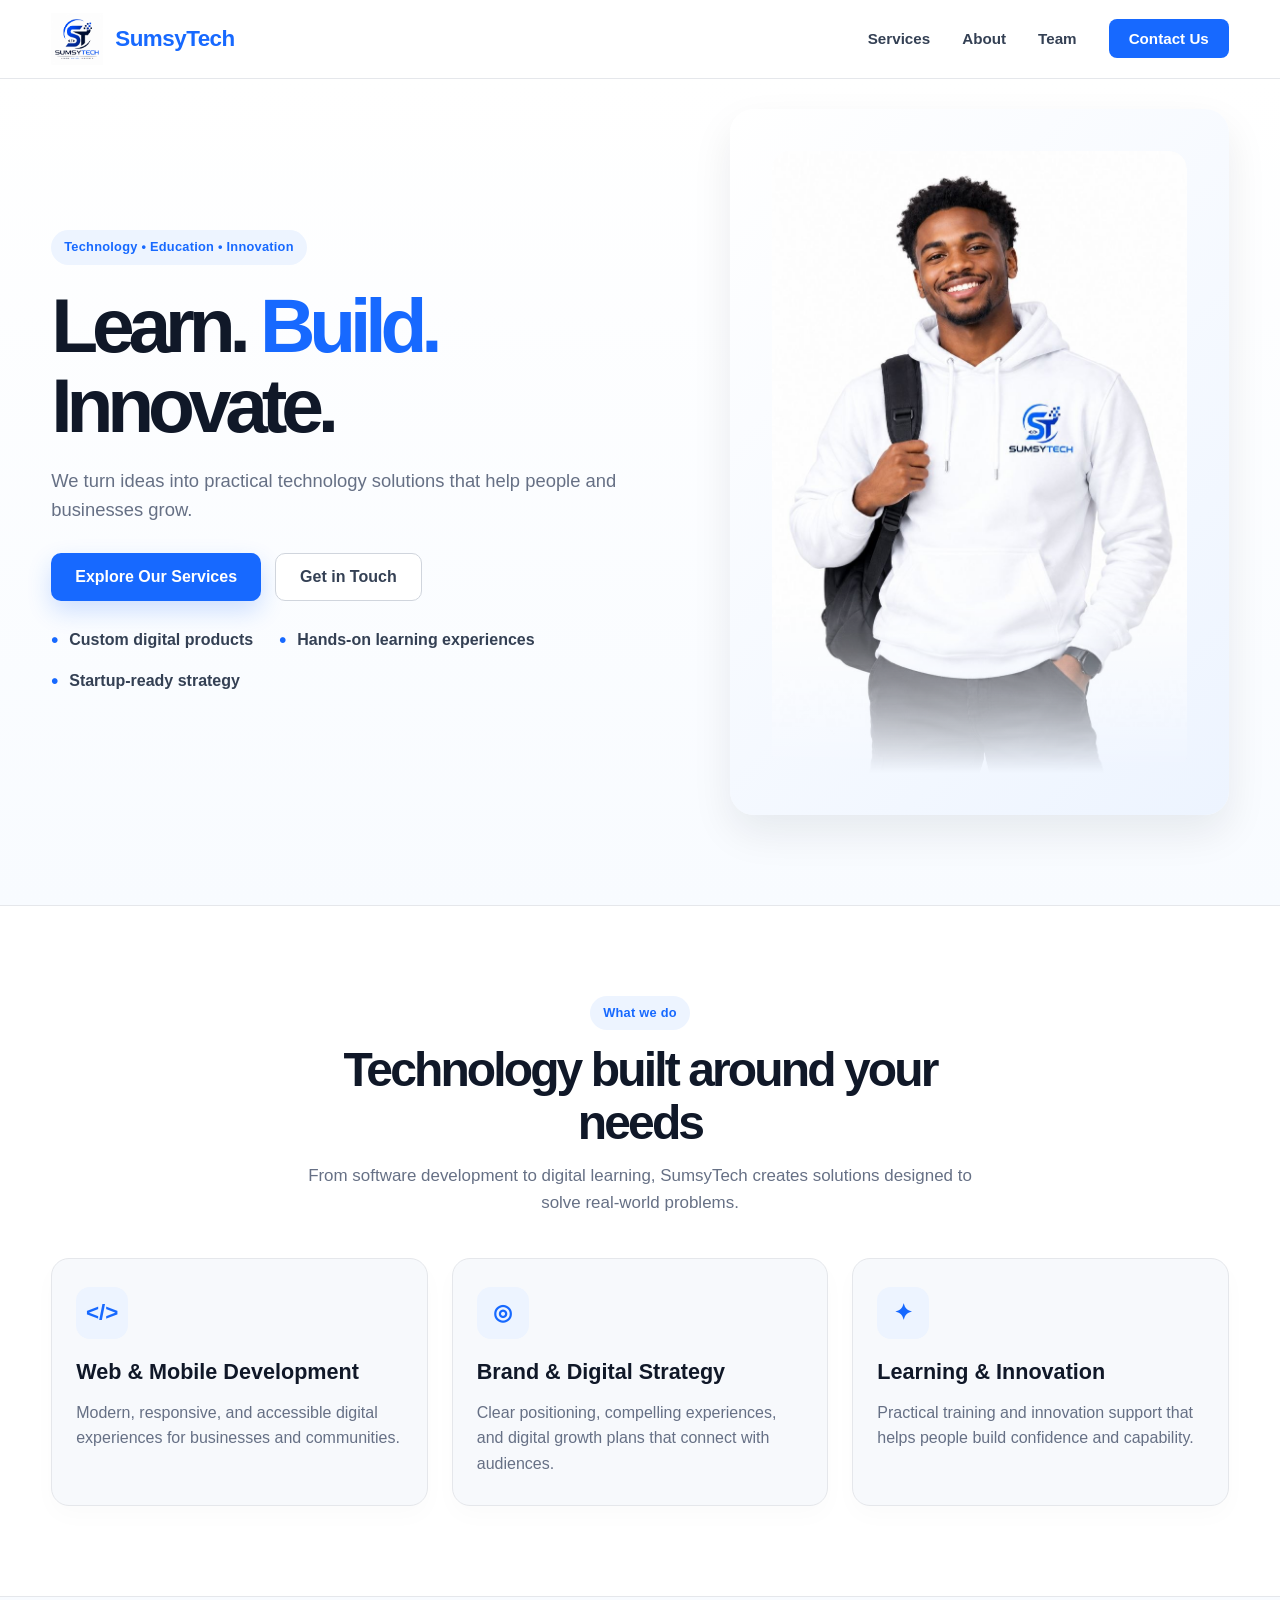
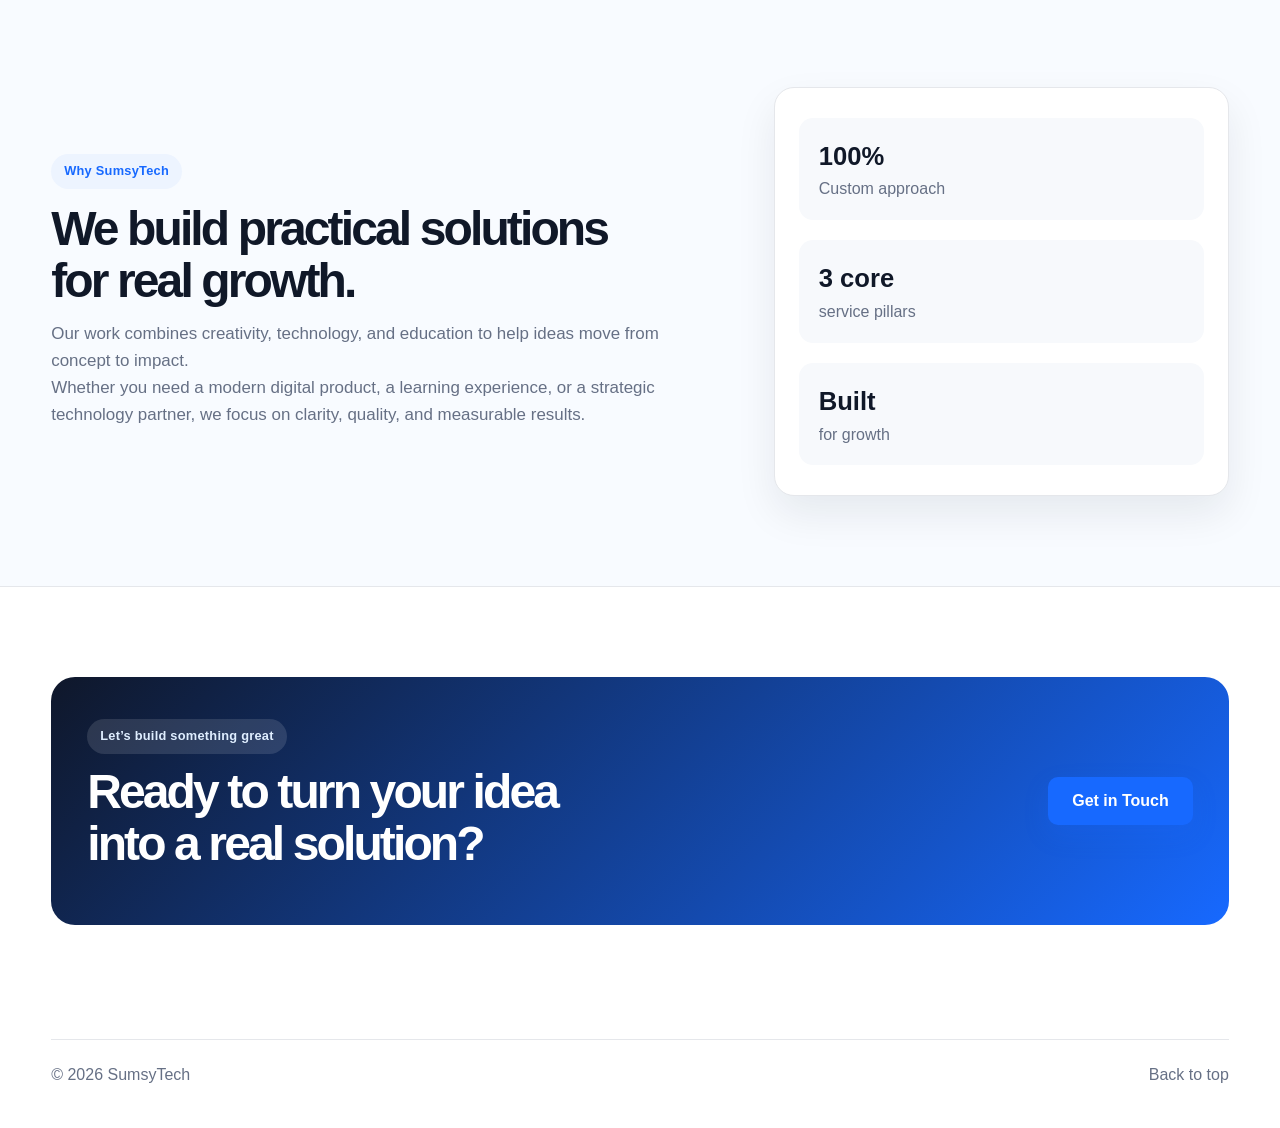
==== hero/index.html @ 4ef964a2 "first commit" ====
<!DOCTYPE html>
<html lang="en">
<head>
    <meta charset="UTF-8">
    <meta name="viewport" content="width=device-width, initial-scale=1.0">
    <title>SumsyTech | Learn. Build. Innovate.</title>
    <meta name="description" content="SumsyTech helps people and businesses grow through technology, education, and innovation.">
    <link rel="stylesheet" href="../index.css">
</head>
<body>
    <header>
        <div class="nav-container">
            <a href="./index.html" class="logo" aria-label="SumsyTech home">
                <img src="./sumsytech.jpg" alt="SumsyTech logo">
                <span>SumsyTech</span>
            </a>

            <nav aria-label="Main navigation" class="desktop-nav">
                <ul>
                    <li><a href="../services.html">Services</a></li>
                    <li><a href="../about.html">About</a></li>
                    <li><a href="../team.html">Team</a></li>
                    <li><a href="../contact.html" class="nav-button">Contact Us</a></li>
                </ul>
            </nav>

            <button class="mobile-menu-toggle" aria-label="Open menu" aria-expanded="false" aria-controls="mobileSidebar">
                <span></span>
                <span></span>
                <span></span>
            </button>
        </div>

        <div class="mobile-sidebar-overlay" aria-hidden="true"></div>

        <aside class="mobile-sidebar" id="mobileSidebar" aria-label="Mobile navigation" aria-hidden="true">
            <div class="mobile-sidebar-header">
                <a href="./index.html" class="logo" aria-label="SumsyTech home">
                    <img src="./sumsytech.jpg" alt="SumsyTech logo">
                    <span>SumsyTech</span>
                </a>
                <button class="mobile-menu-close" aria-label="Close menu">×</button>
            </div>

            <nav aria-label="Mobile navigation links" class="mobile-nav">
                <ul>
                    <li><a href="../services.html">Services</a></li>
                    <li><a href="../about.html">About</a></li>
                    <li><a href="../team.html">Team</a></li>
                    <li><a href="../contact.html">Contact Us</a></li>
                </ul>
            </nav>
        </aside>
    </header>

    <main>
        <section class="hero" id="top">
            <div class="hero-container">
                <div class="hero-content">
                    <span class="eyebrow">Technology • Education • Innovation</span>
                    <h1>Learn. <span>Build.</span> Innovate.</h1>
                    <p>We turn ideas into practical technology solutions that help people and businesses grow.</p>

                    <div class="hero-buttons">
                        <a href="../services.html" class="btn btn-primary">Explore Our Services</a>
                        <a href="../contact.html" class="btn btn-secondary">Get in Touch</a>
                    </div>

                    <ul class="hero-points" aria-label="SumsyTech strengths">
                        <li>Custom digital products</li>
                        <li>Hands-on learning experiences</li>
                        <li>Startup-ready strategy</li>
                    </ul>
                </div>

                <div class="hero-logo" aria-label="SumsyTech technology symbol illustration">
                    <img src="./sumsy-hero.jpg" alt="SumsyTech logo featuring the ST technology symbol">
                </div>
            </div>
        </section>

        <section class="services" id="services">
            <div class="container">
                <div class="section-heading">
                    <span class="kicker">What we do</span>
                    <h2>Technology built around your needs</h2>
                    <p>From software development to digital learning, SumsyTech creates solutions designed to solve real-world problems.</p>
                </div>

                <div class="service-grid">
                    <article class="service-card">
                        <div class="service-icon" aria-hidden="true">&lt;/&gt;</div>
                        <h3>Web &amp; Mobile Development</h3>
                        <p>Modern, responsive, and accessible digital experiences for businesses and communities.</p>
                    </article>

                    <article class="service-card">
                        <div class="service-icon" aria-hidden="true">◎</div>
                        <h3>Brand &amp; Digital Strategy</h3>
                        <p>Clear positioning, compelling experiences, and digital growth plans that connect with audiences.</p>
                    </article>

                    <article class="service-card">
                        <div class="service-icon" aria-hidden="true">✦</div>
                        <h3>Learning &amp; Innovation</h3>
                        <p>Practical training and innovation support that helps people build confidence and capability.</p>
                    </article>
                </div>
            </div>
        </section>

        <section class="about" id="about">
            <div class="container about-grid">
                <div class="about-copy">
                    <span class="kicker">Why SumsyTech</span>
                    <h2>We build practical solutions for real growth.</h2>
                    <p>Our work combines creativity, technology, and education to help ideas move from concept to impact.</p>
                    <p>Whether you need a modern digital product, a learning experience, or a strategic technology partner, we focus on clarity, quality, and measurable results.</p>
                </div>

                <div class="about-panel" aria-label="SumsyTech impact statistics">
                    <div>
                        <strong>100%</strong>
                        <span>Custom approach</span>
                    </div>
                    <div>
                        <strong>3 core</strong>
                        <span>service pillars</span>
                    </div>
                    <div>
                        <strong>Built</strong>
                        <span>for growth</span>
                    </div>
                </div>
            </div>
        </section>

        <section class="cta" id="contact">
            <div class="container cta-box">
                <div>
                    <span class="kicker">Let’s build something great</span>
                    <h2>Ready to turn your idea into a real solution?</h2>
                </div>
                <a href="mailto:sumsytech@gmail.com" class="btn btn-primary">Get in Touch</a>
            </div>
        </section>
    </main>

    <footer class="site-footer">
        <div class="container footer-content">
            <p>© 2026 SumsyTech</p>
            <a href="#top">Back to top</a>
        </div>
    </footer>

    <script>
        const menuToggle = document.querySelector('.mobile-menu-toggle');
        const mobileSidebar = document.querySelector('.mobile-sidebar');
        const overlay = document.querySelector('.mobile-sidebar-overlay');
        const closeButton = document.querySelector('.mobile-menu-close');

        function toggleSidebar() {
            const isOpen = mobileSidebar.classList.contains('open');
            mobileSidebar.classList.toggle('open', !isOpen);
            overlay.classList.toggle('active', !isOpen);
            menuToggle.setAttribute('aria-expanded', String(!isOpen));
            mobileSidebar.setAttribute('aria-hidden', String(isOpen));
        }

        if (menuToggle) {
            menuToggle.addEventListener('click', toggleSidebar);
        }

        if (closeButton) {
            closeButton.addEventListener('click', toggleSidebar);
        }

        if (overlay) {
            overlay.addEventListener('click', toggleSidebar);
        }

        document.querySelectorAll('.mobile-nav a').forEach(link => {
            link.addEventListener('click', () => {
                mobileSidebar.classList.remove('open');
                overlay.classList.remove('active');
                menuToggle.setAttribute('aria-expanded', 'false');
                mobileSidebar.setAttribute('aria-hidden', 'true');
            });
        });
    </script>
</body>
</html>
---- index.css ----
:root {
    --primary: #1769ff;
    --primary-dark: #0d55d9;
    --primary-soft: #edf4ff;
    --text: #101828;
    --muted: #667085;
    --border: #e5e7eb;
    --surface: #ffffff;
    --surface-alt: #f7f9fc;
    --shadow: 0 18px 40px rgba(16, 24, 40, 0.08);
}

* {
    box-sizing: border-box;
    margin: 0;
    padding: 0;
}

html {
    scroll-behavior: smooth;
}

body {
    font-family: Arial, Helvetica, sans-serif;
    background: #fff;
    color: var(--text);
    line-height: 1.6;
}

a {
    color: inherit;
    text-decoration: none;
}

img {
    max-width: 100%;
    display: block;
    height: auto;
}

a:focus-visible,
button:focus-visible {
    outline: 3px solid var(--primary);
    outline-offset: 4px;
}

.container {
    width: min(1180px, 92%);
    margin: 0 auto;
}

/* Header */
header {
    position: sticky;
    top: 0;
    z-index: 1000;
    background: rgba(255, 255, 255, 0.96);
    backdrop-filter: blur(10px);
    border-bottom: 1px solid var(--border);
}

.nav-container {
    width: min(1180px, 92%);
    margin: 0 auto;
    min-height: 78px;
    display: flex;
    align-items: center;
    justify-content: space-between;
    gap: 30px;
}

.logo {
    display: inline-flex;
    align-items: center;
    gap: 12px;
    font-size: 1.4rem;
    font-weight: 800;
    letter-spacing: -0.5px;
}

.logo img {
    width: 52px;
    height: 52px;
    object-fit: contain;
}

.logo span {
    color: var(--primary);
}

nav ul {
    display: flex;
    align-items: center;
    list-style: none;
    gap: 32px;
}

nav a {
    font-size: 0.95rem;
    font-weight: 600;
    color: #344054;
    transition: color 0.2s ease;
}

nav a:hover {
    color: var(--primary);
}

.nav-button {
    background: var(--primary);
    color: #fff !important;
    padding: 11px 20px;
    border-radius: 8px;
    transition: background 0.2s ease, transform 0.2s ease;
}

.nav-button:hover {
    background: var(--primary-dark);
    transform: translateY(-1px);
}

/* Hero */
.hero {
    background: linear-gradient(180deg, #fff 0%, #f8fbff 100%);
    padding: 30px 0 90px;
    border-bottom: 1px solid var(--border);
}

.hero-container {
    width: min(1180px, 92%);
    margin: 0 auto;
    display: grid;
    grid-template-columns: 1.1fr 0.9fr;
    align-items: center;
    gap: 70px;
}

.eyebrow,
.kicker {
    display: inline-block;
    background: var(--primary-soft);
    color: var(--primary);
    padding: 7px 13px;
    border-radius: 999px;
    font-size: 0.8rem;
    font-weight: 700;
    letter-spacing: 0.02em;
}

.hero-content .eyebrow {
    margin-bottom: 20px;
}

.hero h1 {
    font-size: clamp(2.5rem, 6vw, 4.8rem);
    line-height: 1.05;
    letter-spacing: -0.08em;
    color: var(--text);
    margin-bottom: 20px;
}

.hero h1 span {
    color: var(--primary);
}

.hero p {
    max-width: 640px;
    color: var(--muted);
    font-size: 1.15rem;
    margin-bottom: 28px;
}

.hero-buttons {
    display: flex;
    flex-wrap: wrap;
    gap: 14px;
    margin-bottom: 26px;
}

.btn {
    display: inline-flex;
    align-items: center;
    justify-content: center;
    min-height: 48px;
    padding: 0 24px;
    border-radius: 10px;
    font-weight: 700;
    transition: all 0.2s ease;
}

.btn-primary {
    background: var(--primary);
    color: #fff;
    box-shadow: 0 10px 24px rgba(23, 105, 255, 0.2);
}

.btn-primary:hover {
    background: var(--primary-dark);
    transform: translateY(-2px);
}

.btn-secondary {
    background: #fff;
    border: 1px solid #d0d5dd;
    color: #344054;
}

.btn-secondary:hover {
    border-color: var(--primary);
    color: var(--primary);
}

.hero-points {
    display: flex;
    flex-wrap: wrap;
    gap: 16px 26px;
    list-style: none;
    color: #344054;
    font-weight: 600;
}

.hero-points li {
    position: relative;
    padding-left: 18px;
}

.hero-points li::before {
    content: "•";
    position: absolute;
    left: 0;
    color: var(--primary);
    font-size: 1.25rem;
    line-height: 1;
    top: 0.18rem;
}

.hero-logo {
    display: flex;
    justify-content: center;
    align-items: center;
    background: linear-gradient(135deg, #ffffff 0%, #edf4ff 100%);
    border-radius: 24px;
    padding: 42px;
    box-shadow: var(--shadow);
    min-height: 420px;
}

.hero-logo img {
    width: min(100%, 560px);
    object-fit: contain;
    border-radius: 18px;
    -webkit-mask-image: linear-gradient(to bottom, black 70%, transparent 100%);
    mask-image: linear-gradient(to bottom, black 70%, transparent 100%);
}

/* Services */
.services,
.about,
.cta,
.services-page-grid,
.process-section {
    padding: 90px 0;
}

.services-page-hero,
.page-hero {
    background: linear-gradient(180deg, #ffffff 0%, #f5f9ff 100%);
    padding: 90px 0 60px;
    border-bottom: 1px solid var(--border);
}

.services-page-hero-inner,
.page-hero-inner,
.team-hero-layout {
    display: grid;
    grid-template-columns: 1.2fr 0.8fr;
    gap: 40px;
    align-items: center;
}

.services-page-hero h1,
.page-hero h1,
.team-copy h1 {
    font-size: clamp(2.6rem, 5vw, 4.4rem);
    line-height: 1.08;
    letter-spacing: -0.08em;
    margin: 18px 0 16px;
}

.services-page-hero p,
.page-hero p,
.team-copy p {
    max-width: 640px;
    color: var(--muted);
    font-size: 1.08rem;
}

.mini-panel {
    background: #fff;
    border: 1px solid var(--border);
    border-radius: 22px;
    box-shadow: var(--shadow);
    padding: 24px;
    display: grid;
    gap: 16px;
}

.mini-panel div {
    background: var(--surface-alt);
    border-radius: 14px;
    padding: 18px 20px;
}

.mini-panel strong {
    display: block;
    font-size: 1.3rem;
    margin-bottom: 4px;
}

.mini-panel span {
    color: var(--muted);
}

.section-heading {
    max-width: 700px;
    margin: 0 auto 42px;
    text-align: center;
}

.section-heading h2,
.about-copy h2,
.cta-box h2 {
    font-size: clamp(2rem, 4vw, 3rem);
    letter-spacing: -0.06em;
    line-height: 1.1;
    margin: 14px 0 12px;
}

.section-heading p,
.about-copy p {
    color: var(--muted);
    font-size: 1.06rem;
}

.service-grid {
    display: grid;
    grid-template-columns: repeat(3, minmax(0, 1fr));
    gap: 24px;
    margin-top: 30px;
}

.service-card {
    background: var(--surface-alt);
    border: 1px solid var(--border);
    border-radius: 18px;
    padding: 28px 24px;
    box-shadow: 0 10px 24px rgba(16, 24, 40, 0.02);
}

.service-icon {
    width: 52px;
    height: 52px;
    border-radius: 14px;
    display: grid;
    place-items: center;
    font-size: 1.4rem;
    font-weight: 700;
    background: var(--primary-soft);
    color: var(--primary);
    margin-bottom: 16px;
}

.service-card h3 {
    font-size: 1.35rem;
    margin-bottom: 10px;
}

.service-card p {
    color: var(--muted);
}

.service-detail-card ul {
    margin-top: 16px;
    padding-left: 18px;
    color: #344054;
    line-height: 2;
}

.service-detail-card li::marker {
    color: var(--primary);
}

.process-grid,
.value-grid,
.team-grid {
    display: grid;
    grid-template-columns: repeat(4, minmax(0, 1fr));
    gap: 22px;
    margin-top: 30px;
}

.value-grid {
    grid-template-columns: repeat(3, minmax(0, 1fr));
}

.team-grid {
    grid-template-columns: repeat(4, minmax(0, 1fr));
}

.process-card,
.value-card,
.story-panel,
.contact-card,
.contact-form-wrap,
.contact-aside .aside-box,
.team-card {
    background: #fff;
    border: 1px solid var(--border);
    border-radius: 18px;
    padding: 28px 22px;
    box-shadow: 0 12px 28px rgba(16, 24, 40, 0.04);
}

.process-card span {
    display: inline-flex;
    align-items: center;
    justify-content: center;
    width: 48px;
    height: 48px;
    border-radius: 12px;
    background: var(--primary-soft);
    color: var(--primary);
    font-weight: 800;
    margin-bottom: 18px;
}

.process-card h3,
.value-card h3,
.contact-card h3,
.contact-form-wrap h2,
.story-copy h2 {
    font-size: 1.4rem;
    margin-bottom: 10px;
}

.process-card p,
.value-card p,
.contact-card p,
.story-copy p,
.contact-aside li {
    color: var(--muted);
}

.story-section,
.contact-section {
    padding: 90px 0;
}

.story-grid,
.contact-grid {
    display: grid;
    grid-template-columns: 1.15fr 0.85fr;
    gap: 34px;
    align-items: center;
}

.story-panel {
    display: grid;
    gap: 16px;
}

.story-panel div {
    background: var(--surface-alt);
    padding: 18px 20px;
    border-radius: 14px;
}

.story-panel strong {
    display: block;
    margin-bottom: 6px;
}

.story-panel span {
    color: var(--muted);
}

.value-card {
    padding: 30px 22px;
}

.value-card .service-icon {
    width: 58px;
    height: 58px;
    border-radius: 16px;
    font-size: 1.1rem;
    margin-bottom: 18px;
}

.contact-card,
.contact-form-wrap,
.contact-aside .aside-box,
.team-card {
    display: grid;
    gap: 14px;
}

.contact-card a {
    color: var(--primary);
    font-weight: 600;
}

.contact-form {
    display: grid;
    gap: 18px;
    margin-top: 18px;
}

.form-row {
    display: grid;
    grid-template-columns: repeat(2, minmax(0, 1fr));
    gap: 18px;
}

.contact-form label {
    display: grid;
    gap: 8px;
    font-weight: 600;
    color: #344054;
}

.contact-form input,
.contact-form textarea {
    width: 100%;
    border: 1px solid var(--border);
    border-radius: 12px;
    padding: 14px 16px;
    font: inherit;
    color: var(--text);
    background: #fff;
}

.contact-form input:focus,
.contact-form textarea:focus {
    outline: 2px solid rgba(23, 105, 255, 0.2);
    border-color: var(--primary);
}

.contact-aside ul {
    list-style: none;
    display: grid;
    gap: 10px;
    padding-left: 0;
}

.contact-aside li {
    position: relative;
    padding-left: 18px;
}

.contact-aside li::before {
    content: "•";
    position: absolute;
    left: 0;
    color: var(--primary);
}

.team-section {
    padding: 90px 0;
}

.team-sidebar {
    display: grid;
    gap: 20px;
}

.team-illustration {
    background: linear-gradient(135deg, #ffffff 0%, #edf4ff 100%);
    border: 1px solid var(--border);
    border-radius: 26px;
    overflow: hidden;
    box-shadow: var(--shadow);
    min-height: 300px;
}

.team-illustration svg {
    width: 100%;
    height: 100%;
    display: block;
}

.team-card {
    justify-items: start;
}

.team-avatar {
    width: 68px;
    height: 68px;
    border-radius: 50%;
    display: grid;
    place-items: center;
    background: linear-gradient(135deg, var(--primary-soft) 0%, #dfeeff 100%);
    color: var(--primary);
    font-size: 1.6rem;
    font-weight: 800;
}

.team-card h3 {
    font-size: 1.35rem;
    margin: 0;
}

.team-card span {
    color: var(--primary);
    font-weight: 700;
    font-size: 0.92rem;
}

.team-card p {
    color: var(--muted);
}

/* About */
.about {
    background: #f8fbff;
    border-top: 1px solid var(--border);
    border-bottom: 1px solid var(--border);
}

.about-grid {
    display: grid;
    grid-template-columns: 1.2fr 0.8fr;
    gap: 40px;
    align-items: center;
}

.about-copy {
    max-width: 620px;
}

.about-panel {
    background: #fff;
    border: 1px solid var(--border);
    border-radius: 20px;
    padding: 30px 24px;
    box-shadow: var(--shadow);
    display: grid;
    gap: 20px;
}

.about-panel div {
    padding: 18px 20px;
    border-radius: 14px;
    background: var(--surface-alt);
}

.about-panel strong {
    display: block;
    font-size: 1.6rem;
    color: var(--text);
}

.about-panel span {
    color: var(--muted);
}

/* CTA */
.cta-box {
    background: linear-gradient(135deg, #0f172a 0%, #1769ff 100%);
    color: #fff;
    border-radius: 24px;
    padding: 42px 36px;
    display: flex;
    align-items: center;
    justify-content: space-between;
    gap: 24px;
}

.cta-box .kicker {
    color: #dfeeff;
    background: rgba(255, 255, 255, 0.12);
}

.cta-box h2 {
    max-width: 520px;
    margin-top: 12px;
}

.submit-loading {
    display: none;
    align-items: center;
    justify-content: center;
    gap: 12px;
    margin-top: 18px;
    padding: 14px 18px;
    border: 1px solid var(--border);
    background: var(--primary-soft);
    border-radius: 12px;
    color: var(--primary);
    font-weight: 700;
}

.submit-loading.active {
    display: flex;
}

.spinner {
    width: 18px;
    height: 18px;
    border: 3px solid rgba(23, 105, 255, 0.2);
    border-top-color: var(--primary);
    border-radius: 50%;
    animation: spin 0.8s linear infinite;
}

@keyframes spin {
    to {
        transform: rotate(360deg);
    }
}

.site-footer {
    padding: 24px 0 40px;
    background: #fff;
}

.thank-you-main {
    padding: 90px 0;
    background: linear-gradient(180deg, #ffffff 0%, #f5f9ff 100%);
}

.thank-you-box {
    width: min(760px, 92%);
    margin: 0 auto;
    background: #fff;
    border: 1px solid var(--border);
    border-radius: 26px;
    box-shadow: var(--shadow);
    padding: 48px 28px;
    text-align: center;
}

.thank-you-box .kicker {
    margin-bottom: 16px;
}

.thank-you-box h1 {
    font-size: clamp(2.3rem, 5vw, 4rem);
    letter-spacing: -0.07em;
    line-height: 1.08;
    margin-bottom: 18px;
}

.thank-you-box p {
    color: var(--muted);
    font-size: 1.08rem;
    margin-bottom: 28px;
}

.thank-you-box .btn {
    margin: 0 auto;
}

.footer-content {
    display: flex;
    align-items: center;
    justify-content: space-between;
    gap: 20px;
    color: var(--muted);
    border-top: 1px solid var(--border);
    padding-top: 22px;
}

@media (max-width: 850px) {
    .hero-container,
    .about-grid,
    .service-grid,
    .services-page-hero-inner,
    .page-hero-inner,
    .team-hero-layout,
    .story-grid,
    .contact-grid,
    .process-grid,
    .value-grid,
    .team-grid {
        grid-template-columns: 1fr;
    }

    .hero {
        padding-top: 28px;
    }

    .hero-logo {
        order: -1;
        min-height: 280px;
    }

    .cta-box {
        flex-direction: column;
        align-items: flex-start;
    }

    .process-grid,
    .value-grid,
    .team-grid {
        gap: 18px;
    }

    .form-row {
        grid-template-columns: 1fr;
    }
}

@media (max-width: 600px) {
    .nav-container {
        min-height: 70px;
        position: relative;
    }

    .desktop-nav {
        display: none;
    }

    .mobile-menu-toggle {
        display: flex;
        flex-direction: column;
        justify-content: center;
        align-items: center;
        gap: 5px;
        width: 44px;
        height: 44px;
        border: 1px solid var(--border);
        border-radius: 12px;
        background: #fff;
        cursor: pointer;
        padding: 0;
    }

    .mobile-menu-toggle span {
        display: block;
        width: 20px;
        height: 2px;
        background: var(--text);
        border-radius: 2px;
    }

    .mobile-sidebar-overlay {
        position: fixed;
        inset: 0;
        background: rgba(16, 24, 40, 0.45);
        opacity: 0;
        pointer-events: none;
        transition: opacity 0.2s ease;
        z-index: 1200;
    }

    .mobile-sidebar-overlay.active {
        opacity: 1;
        pointer-events: auto;
    }

    .mobile-sidebar {
        position: fixed;
        top: 0;
        right: 0;
        width: min(80vw, 320px);
        height: 100vh;
        background: #fff;
        box-shadow: -18px 0 40px rgba(16, 24, 40, 0.15);
        transform: translateX(105%);
        transition: transform 0.25s ease;
        z-index: 1300;
        padding: 20px 18px;
        display: flex;
        flex-direction: column;
    }

    .mobile-sidebar.open {
        transform: translateX(0);
    }

    .mobile-sidebar-header {
        display: flex;
        align-items: center;
        justify-content: space-between;
        gap: 12px;
        margin-bottom: 20px;
        padding-bottom: 12px;
        border-bottom: 1px solid var(--border);
    }

    .mobile-menu-close {
        width: 38px;
        height: 38px;
        border: none;
        border-radius: 10px;
        background: var(--primary-soft);
        color: var(--primary);
        font-size: 1.7rem;
        line-height: 1;
        cursor: pointer;
    }

    .mobile-nav ul {
        list-style: none;
        display: grid;
        gap: 10px;
    }

    .mobile-nav a {
        display: block;
        padding: 14px 12px;
        border-radius: 10px;
        color: var(--text);
        background: var(--surface-alt);
        font-weight: 600;
    }

    .hero h1 {
        letter-spacing: -0.05em;
    }

    .hero-points {
        flex-direction: column;
        gap: 10px;
    }

    .footer-content {
        flex-direction: column;
        align-items: flex-start;
    }
}

@media (min-width: 601px) {
    .mobile-menu-toggle,
    .mobile-sidebar,
    .mobile-sidebar-overlay {
        display: none !important;
    }
}



@media (prefers-reduced-motion: reduce){
    *,
    *::before,
    *::after{
        scroll-behavior: auto;
        transition: none;
    }
}
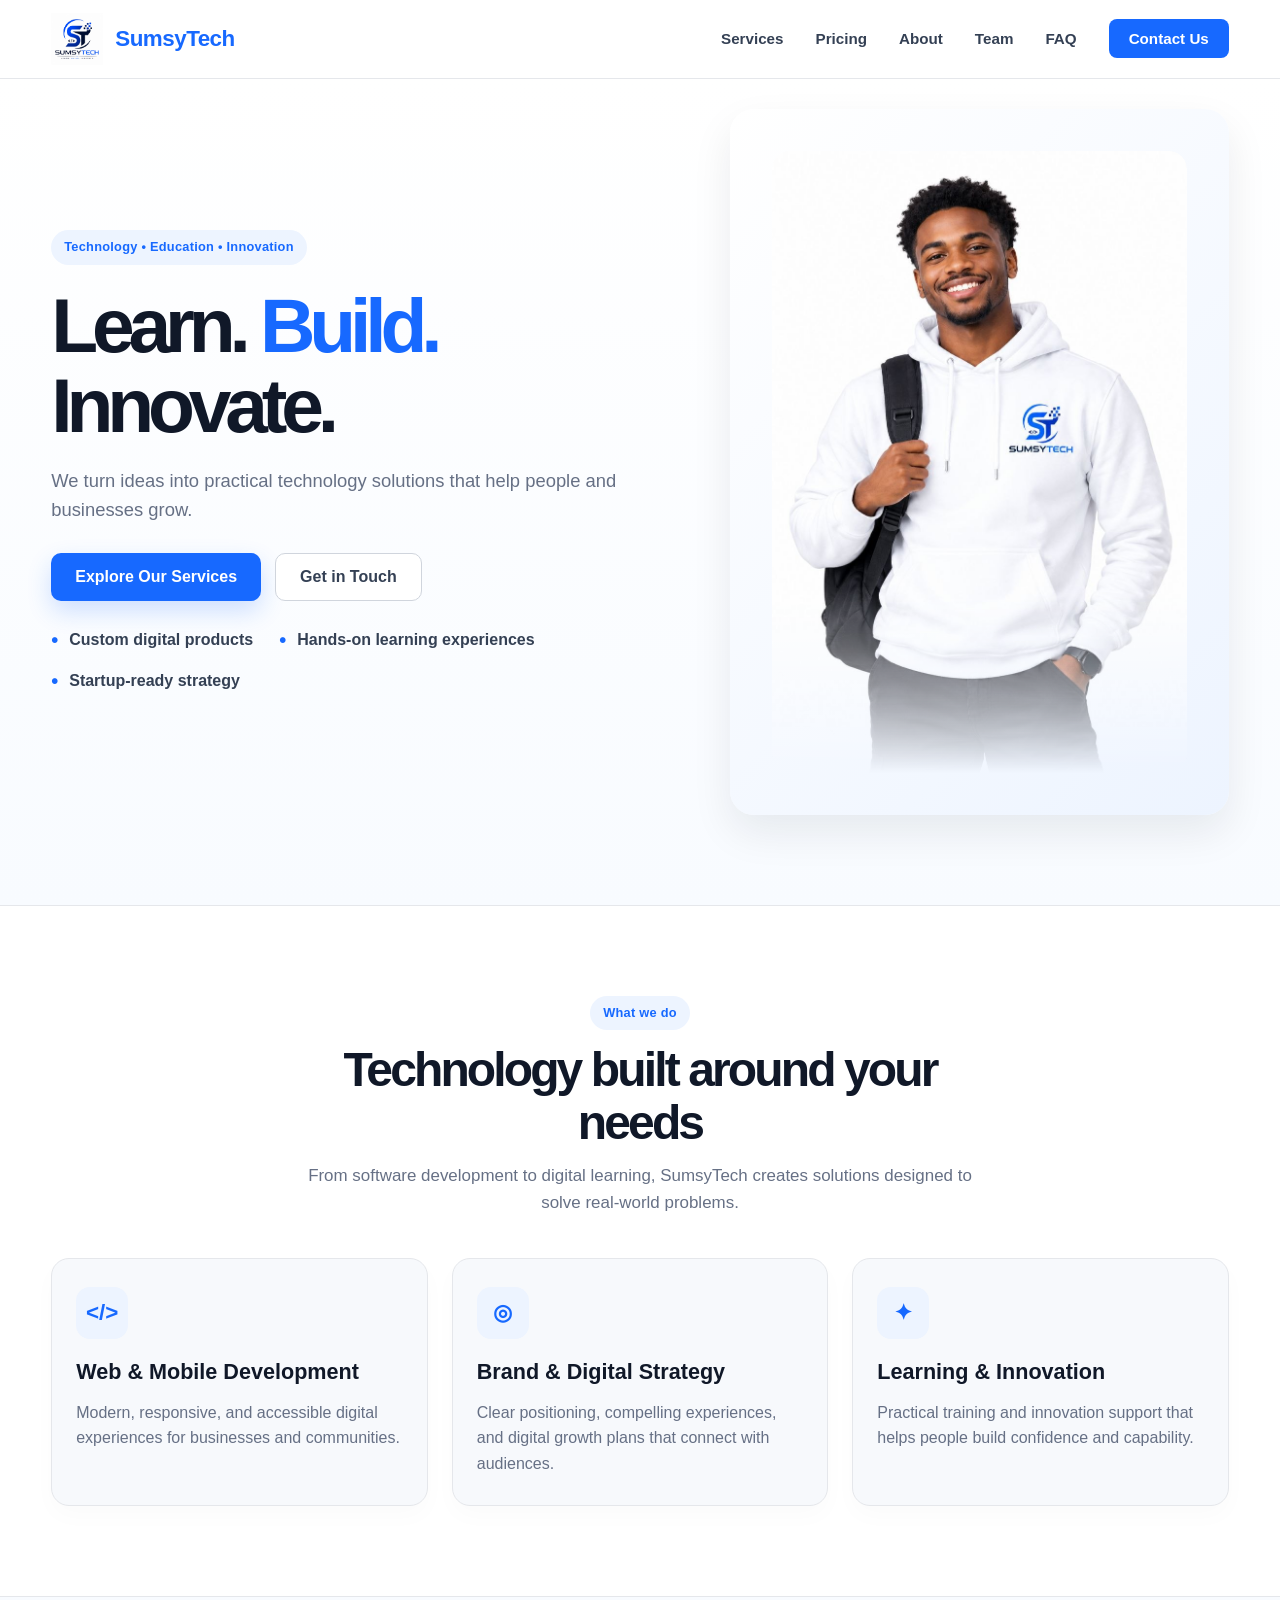
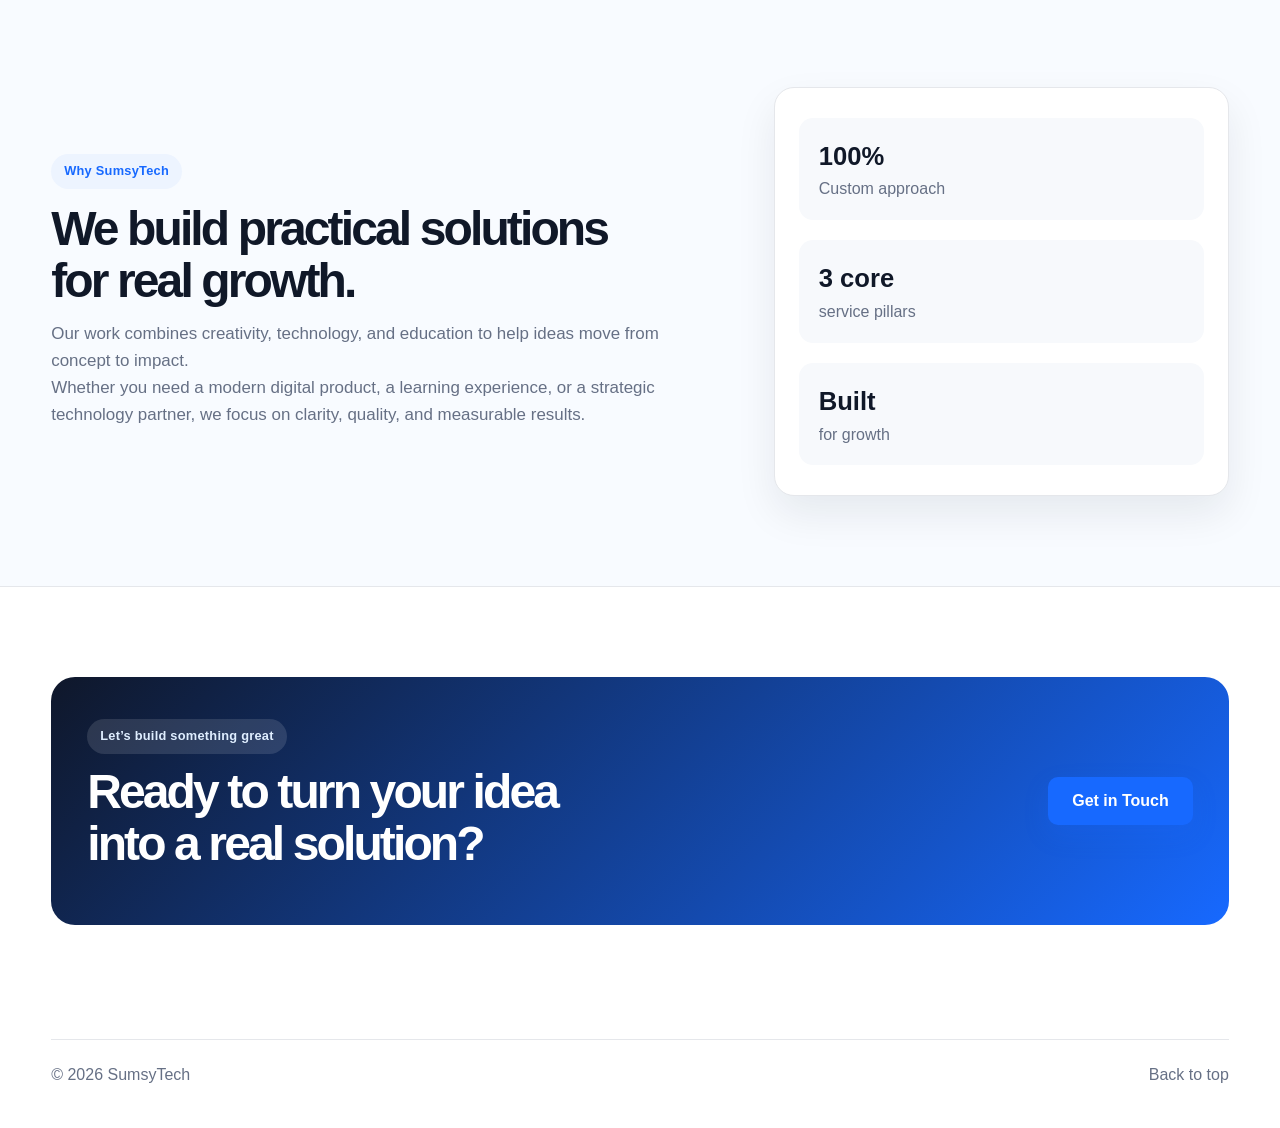
==== commit 4a56c727: "third commit" ====
--- a/hero/index.html
+++ b/hero/index.html
@@ -18,8 +18,10 @@
             <nav aria-label="Main navigation" class="desktop-nav">
                 <ul>
                     <li><a href="../services.html">Services</a></li>
+                    <li><a href="../pricing.html">Pricing</a></li>
                     <li><a href="../about.html">About</a></li>
                     <li><a href="../team.html">Team</a></li>
+                          <li><a href="../faq.html">FAQ</a></li>
                     <li><a href="../contact.html" class="nav-button">Contact Us</a></li>
                 </ul>
             </nav>
@@ -45,8 +47,10 @@
             <nav aria-label="Mobile navigation links" class="mobile-nav">
                 <ul>
                     <li><a href="../services.html">Services</a></li>
+                    <li><a href="../pricing.html">Pricing</a></li>
                     <li><a href="../about.html">About</a></li>
                     <li><a href="../team.html">Team</a></li>
+                          <li><a href="../faq.html">FAQ</a></li>
                     <li><a href="../contact.html">Contact Us</a></li>
                 </ul>
             </nav>
--- a/index.css
+++ b/index.css
@@ -258,7 +258,8 @@
 .about,
 .cta,
 .services-page-grid,
-.process-section {
+.process-section,
+.faq-section {
     padding: 90px 0;
 }
 
@@ -340,6 +341,169 @@
 .about-copy p {
     color: var(--muted);
     font-size: 1.06rem;
+}
+
+.faq-layout {
+    display: grid;
+    grid-template-columns: 0.75fr 1.25fr;
+    gap: 56px;
+    align-items: start;
+}
+
+.faq-heading {
+    position: sticky;
+    top: 110px;
+    margin: 0;
+    text-align: left;
+}
+
+.faq-list {
+    display: grid;
+    gap: 14px;
+}
+
+.faq-list details {
+    background: var(--surface-alt);
+    border: 1px solid var(--border);
+    border-radius: 14px;
+    padding: 0 22px;
+}
+
+.faq-list summary {
+    cursor: pointer;
+    list-style: none;
+    padding: 20px 28px 20px 0;
+    font-size: 1.05rem;
+    font-weight: 700;
+    position: relative;
+}
+
+.faq-list summary::-webkit-details-marker {
+    display: none;
+}
+
+.faq-list summary::after {
+    content: "+";
+    position: absolute;
+    right: 0;
+    color: var(--primary);
+    font-size: 1.4rem;
+    font-weight: 400;
+    line-height: 1;
+}
+
+.faq-list details[open] summary::after {
+    content: "-";
+}
+
+.faq-list details p {
+    color: var(--muted);
+    padding: 0 0 20px;
+    max-width: 680px;
+}
+
+.pricing-section {
+    padding: 90px 0;
+    background: var(--surface-alt);
+}
+
+.pricing-grid {
+    display: grid;
+    grid-template-columns: repeat(3, minmax(0, 1fr));
+    gap: 22px;
+    align-items: stretch;
+}
+
+.pricing-card {
+    position: relative;
+    display: flex;
+    flex-direction: column;
+    background: #fff;
+    border: 1px solid var(--border);
+    border-radius: 18px;
+    padding: 30px 26px;
+    box-shadow: 0 10px 24px rgba(16, 24, 40, 0.04);
+}
+
+.pricing-card-featured {
+    border: 2px solid var(--primary);
+    box-shadow: 0 18px 36px rgba(23, 105, 255, 0.14);
+}
+
+.pricing-badge {
+    position: absolute;
+    top: -14px;
+    right: 20px;
+    background: var(--primary);
+    color: #fff;
+    padding: 5px 12px;
+    border-radius: 999px;
+    font-size: 0.75rem;
+    font-weight: 700;
+}
+
+.pricing-label {
+    color: var(--primary);
+    font-size: 0.8rem;
+    font-weight: 700;
+    text-transform: uppercase;
+    letter-spacing: 0.04em;
+}
+
+.pricing-card h3 {
+    font-size: 1.8rem;
+    margin: 10px 0 8px;
+}
+
+.pricing-description {
+    color: var(--muted);
+    min-height: 52px;
+}
+
+.pricing-amount {
+    font-size: 2rem;
+    font-weight: 800;
+    margin: 24px 0 20px;
+}
+
+.pricing-amount span {
+    display: block;
+    color: var(--muted);
+    font-size: 0.8rem;
+    font-weight: 600;
+    margin-bottom: 2px;
+}
+
+.pricing-card .btn {
+    width: 100%;
+}
+
+.pricing-card ul {
+    display: grid;
+    gap: 11px;
+    list-style: none;
+    margin-top: 26px;
+    color: #344054;
+}
+
+.pricing-card li {
+    position: relative;
+    padding-left: 22px;
+}
+
+.pricing-card li::before {
+    content: "✓";
+    position: absolute;
+    left: 0;
+    color: var(--primary);
+    font-weight: 700;
+}
+
+.pricing-note {
+    max-width: 760px;
+    margin: 28px auto 0;
+    color: var(--muted);
+    text-align: center;
 }
 
 .service-grid {
@@ -774,6 +938,7 @@
     .hero-container,
     .about-grid,
     .service-grid,
+    .pricing-grid,
     .services-page-hero-inner,
     .page-hero-inner,
     .team-hero-layout,
@@ -785,6 +950,10 @@
         grid-template-columns: 1fr;
     }
 
+    .team-grid {
+        grid-template-columns: repeat(2, minmax(0, 1fr));
+    }
+
     .hero {
         padding-top: 28px;
     }
@@ -805,12 +974,29 @@
         gap: 18px;
     }
 
+    .faq-layout {
+        grid-template-columns: 1fr;
+        gap: 36px;
+    }
+
+    .faq-heading {
+        position: static;
+    }
+
     .form-row {
         grid-template-columns: 1fr;
     }
 }
 
 @media (max-width: 600px) {
+    html {
+        overflow-x: hidden;
+    }
+
+    .team-grid {
+        grid-template-columns: 1fr;
+    }
+
     .nav-container {
         min-height: 70px;
         position: relative;
@@ -862,20 +1048,22 @@
         position: fixed;
         top: 0;
         right: 0;
-        width: min(80vw, 320px);
+            width: 0;
         height: 100vh;
         background: #fff;
         box-shadow: -18px 0 40px rgba(16, 24, 40, 0.15);
-        transform: translateX(105%);
-        transition: transform 0.25s ease;
+            overflow: hidden;
+            transition: width 0.25s ease, padding 0.25s ease;
         z-index: 1300;
-        padding: 20px 18px;
+            padding: 20px 0;
         display: flex;
         flex-direction: column;
     }
 
     .mobile-sidebar.open {
-        transform: translateX(0);
+            width: min(80vw, 320px);
+            padding-right: 18px;
+            padding-left: 18px;
     }
 
     .mobile-sidebar-header {
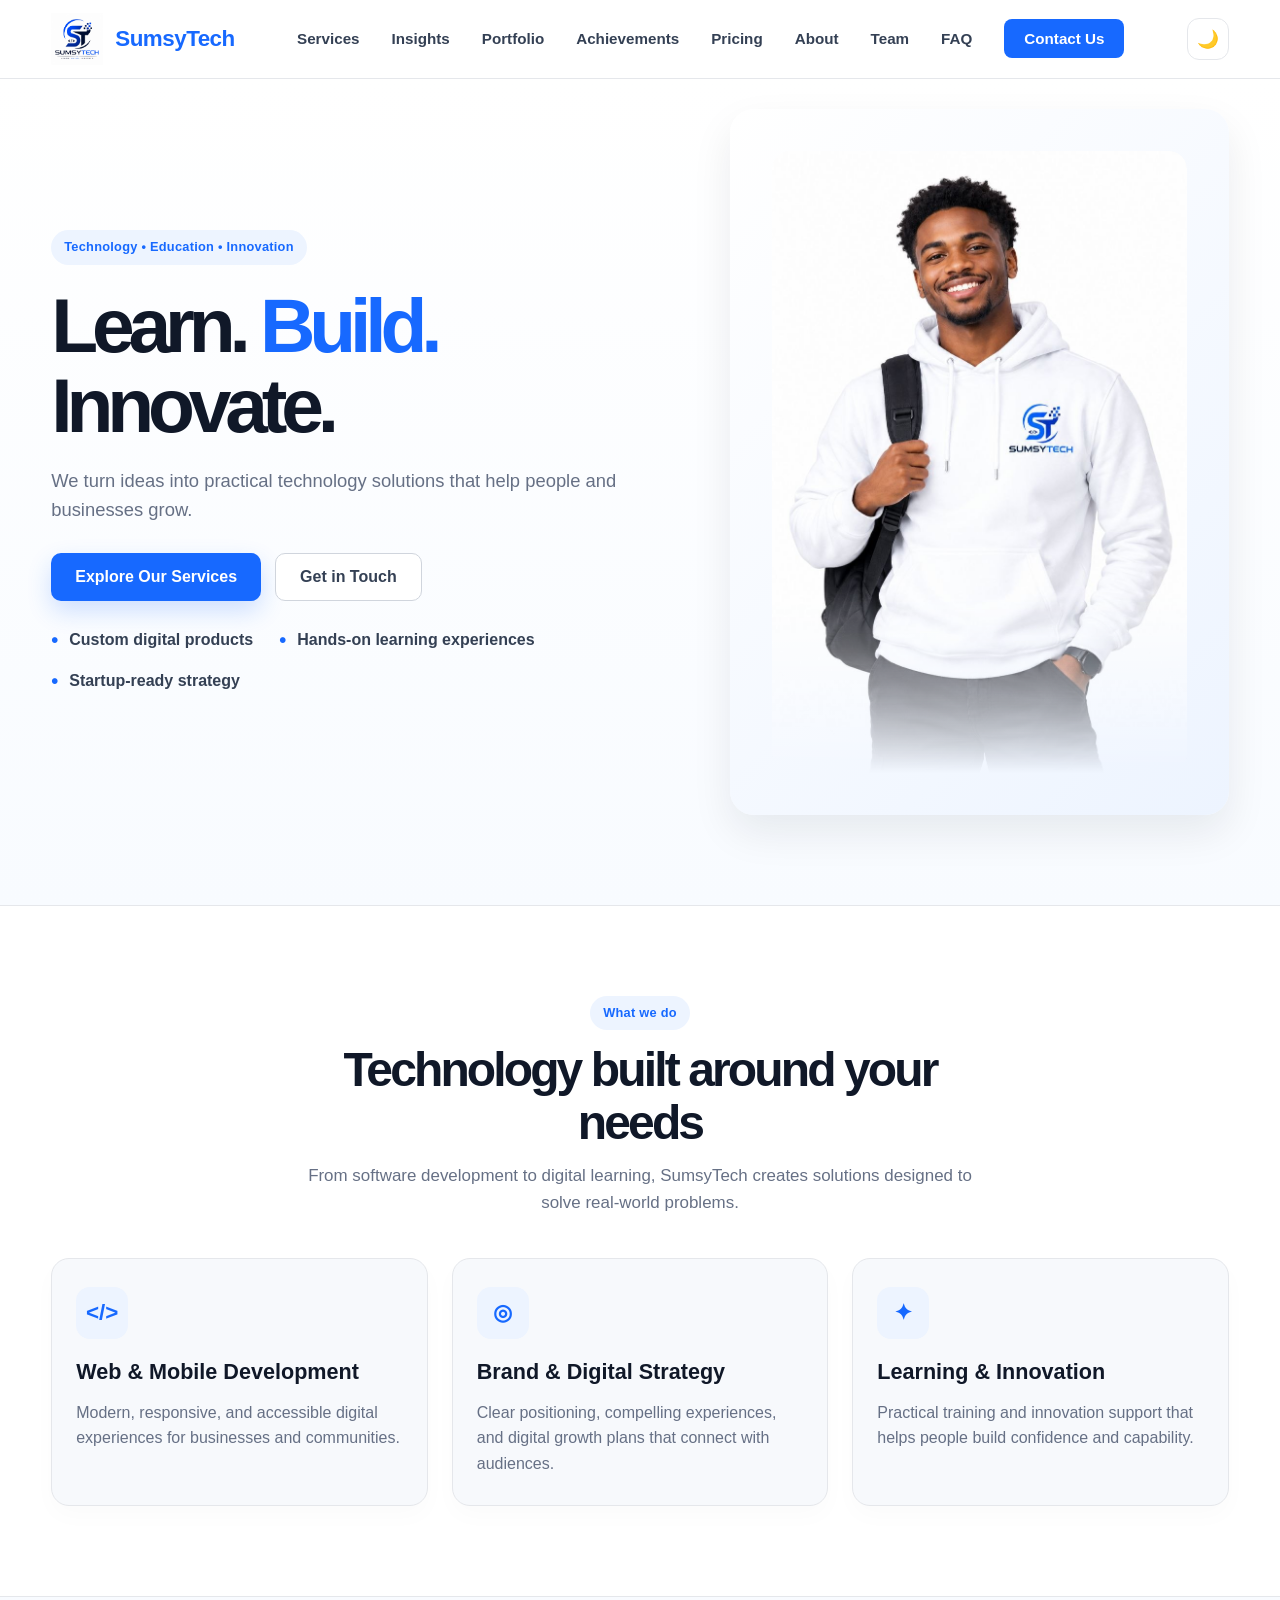
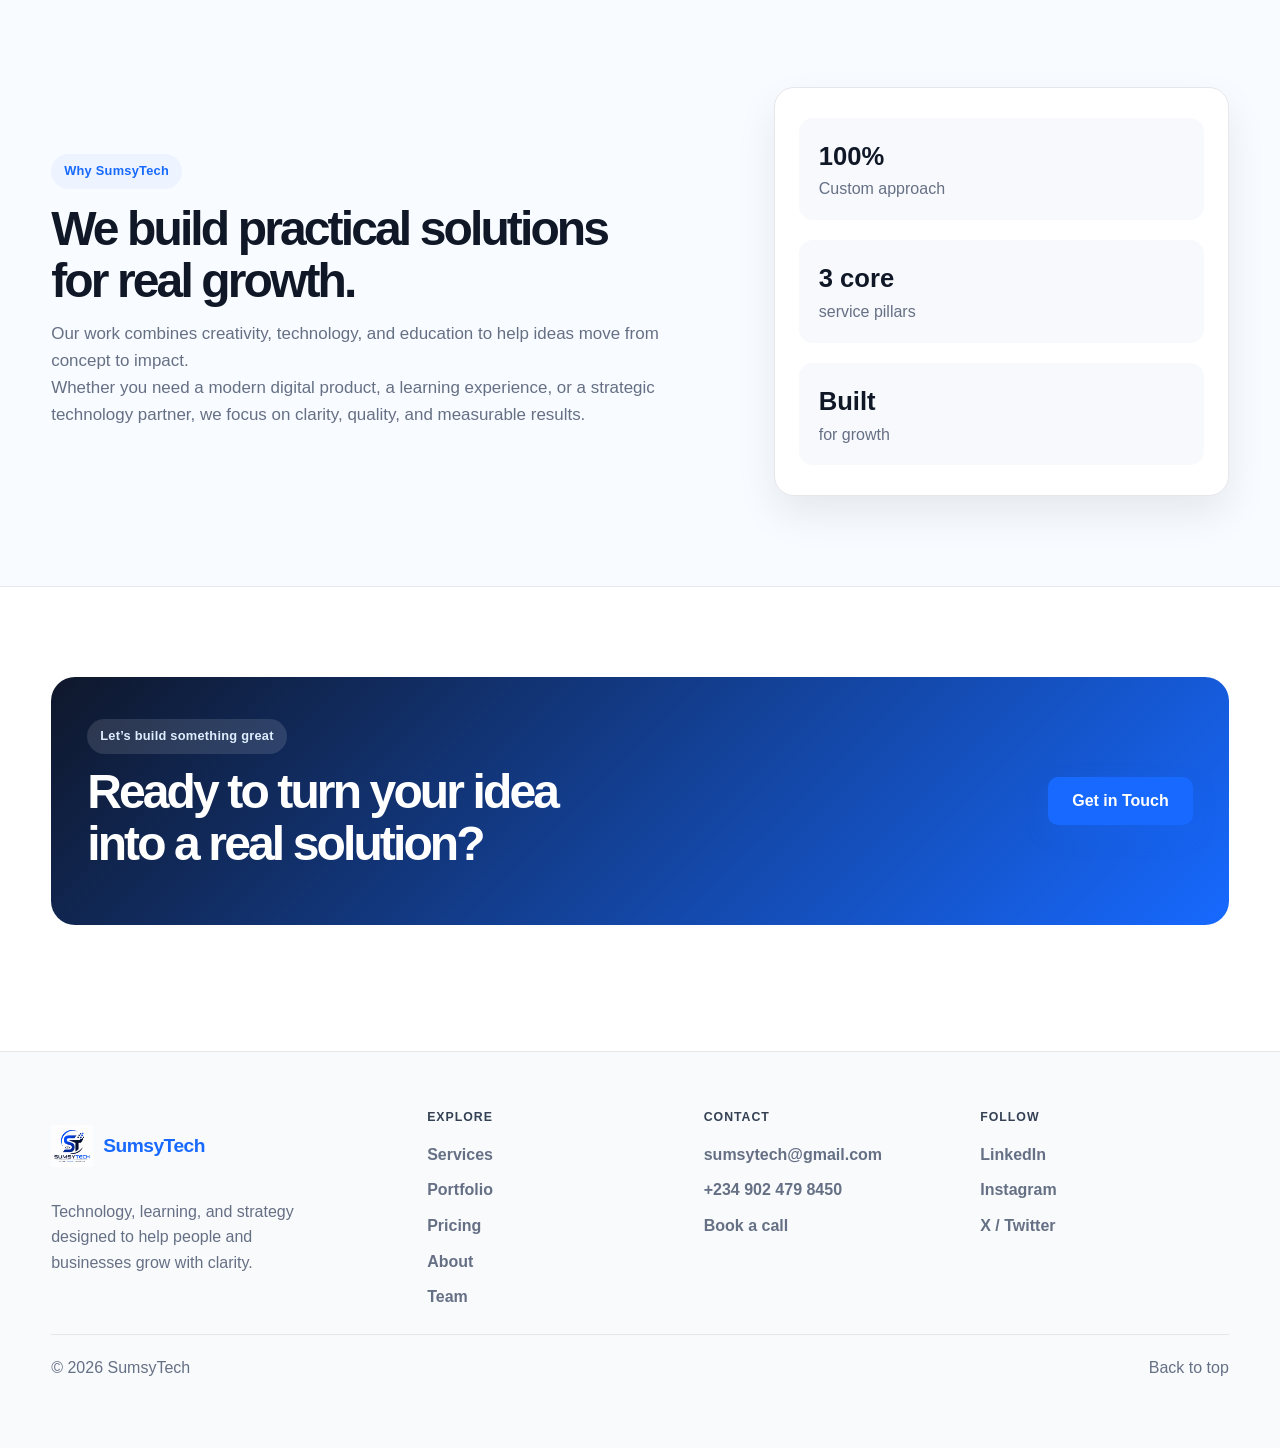
==== commit 4ecc95e2: "Update SumsyTech site pages and responsiveness" ====
--- a/hero/index.html
+++ b/hero/index.html
@@ -18,13 +18,18 @@
             <nav aria-label="Main navigation" class="desktop-nav">
                 <ul>
                     <li><a href="../services.html">Services</a></li>
+                    <li><a href="../insights.html">Insights</a></li>
+                    <li><a href="../portfolio.html">Portfolio</a></li>
+                    <li><a href="../achievements.html">Achievements</a></li>
                     <li><a href="../pricing.html">Pricing</a></li>
                     <li><a href="../about.html">About</a></li>
                     <li><a href="../team.html">Team</a></li>
-                          <li><a href="../faq.html">FAQ</a></li>
+                    <li><a href="../faq.html">FAQ</a></li>
                     <li><a href="../contact.html" class="nav-button">Contact Us</a></li>
                 </ul>
             </nav>
+
+            <button class="theme-toggle" type="button" aria-label="Toggle dark mode">🌙</button>
 
             <button class="mobile-menu-toggle" aria-label="Open menu" aria-expanded="false" aria-controls="mobileSidebar">
                 <span></span>
@@ -44,13 +49,18 @@
                 <button class="mobile-menu-close" aria-label="Close menu">×</button>
             </div>
 
+            <button class="mobile-theme-toggle" type="button" aria-label="Toggle dark mode"></button>
+
             <nav aria-label="Mobile navigation links" class="mobile-nav">
                 <ul>
                     <li><a href="../services.html">Services</a></li>
+                    <li><a href="../insights.html">Insights</a></li>
+                    <li><a href="../portfolio.html">Portfolio</a></li>
+                    <li><a href="../achievements.html">Achievements</a></li>
                     <li><a href="../pricing.html">Pricing</a></li>
                     <li><a href="../about.html">About</a></li>
                     <li><a href="../team.html">Team</a></li>
-                          <li><a href="../faq.html">FAQ</a></li>
+                    <li><a href="../faq.html">FAQ</a></li>
                     <li><a href="../contact.html">Contact Us</a></li>
                 </ul>
             </nav>
@@ -151,7 +161,46 @@
     </main>
 
     <footer class="site-footer">
-        <div class="container footer-content">
+        <div class="container footer-grid">
+            <div class="footer-brand">
+                <a href="#top" class="logo" aria-label="SumsyTech home">
+                    <img src="./sumsytech.jpg" alt="SumsyTech logo">
+                    <span>SumsyTech</span>
+                </a>
+                <p>Technology, learning, and strategy designed to help people and businesses grow with clarity.</p>
+            </div>
+
+            <div class="footer-links">
+                <h4>Explore</h4>
+                <ul>
+                    <li><a href="../services.html">Services</a></li>
+                    <li><a href="../portfolio.html">Portfolio</a></li>
+                    <li><a href="../pricing.html">Pricing</a></li>
+                    <li><a href="../about.html">About</a></li>
+                    <li><a href="../team.html">Team</a></li>
+                </ul>
+            </div>
+
+            <div class="footer-links">
+                <h4>Contact</h4>
+                <ul>
+                    <li><a href="mailto:sumsytech@gmail.com">sumsytech@gmail.com</a></li>
+                    <li><a href="tel:+2349024798450">+234 902 479 8450</a></li>
+                    <li><a href="../contact.html">Book a call</a></li>
+                </ul>
+            </div>
+
+            <div class="footer-links">
+                <h4>Follow</h4>
+                <ul>
+                    <li><a href="https://www.linkedin.com" target="_blank" rel="noreferrer">LinkedIn</a></li>
+                    <li><a href="https://www.instagram.com" target="_blank" rel="noreferrer">Instagram</a></li>
+                    <li><a href="https://x.com" target="_blank" rel="noreferrer">X / Twitter</a></li>
+                </ul>
+            </div>
+        </div>
+
+        <div class="container footer-bottom">
             <p>© 2026 SumsyTech</p>
             <a href="#top">Back to top</a>
         </div>
@@ -162,6 +211,24 @@
         const mobileSidebar = document.querySelector('.mobile-sidebar');
         const overlay = document.querySelector('.mobile-sidebar-overlay');
         const closeButton = document.querySelector('.mobile-menu-close');
+        const themeToggle = document.querySelector('.theme-toggle');
+
+        const savedTheme = localStorage.getItem('sumsytech-theme');
+        const mobileThemeToggle = document.querySelector('.mobile-theme-toggle');
+        if (mobileThemeToggle) {
+            mobileThemeToggle.addEventListener('click', () => {
+                const isDark = document.body.classList.toggle('dark-theme');
+                localStorage.setItem('sumsytech-theme', isDark ? 'dark' : 'light');
+                if (themeToggle) {
+                    themeToggle.textContent = isDark ? '☀️' : '🌙';
+                    themeToggle.setAttribute('aria-label', isDark ? 'Switch to light mode' : 'Switch to dark mode');
+                }
+            });
+        }
+        if (savedTheme === 'dark') {
+            document.body.classList.add('dark-theme');
+            if (themeToggle) themeToggle.textContent = '☀️';
+        }
 
         function toggleSidebar() {
             const isOpen = mobileSidebar.classList.contains('open');
@@ -181,6 +248,15 @@
 
         if (overlay) {
             overlay.addEventListener('click', toggleSidebar);
+        }
+
+        if (themeToggle) {
+            themeToggle.addEventListener('click', () => {
+                const isDark = document.body.classList.toggle('dark-theme');
+                localStorage.setItem('sumsytech-theme', isDark ? 'dark' : 'light');
+                themeToggle.textContent = isDark ? '☀️' : '🌙';
+                themeToggle.setAttribute('aria-label', isDark ? 'Switch to light mode' : 'Switch to dark mode');
+            });
         }
 
         document.querySelectorAll('.mobile-nav a').forEach(link => {
--- a/index.css
+++ b/index.css
@@ -7,7 +7,23 @@
     --border: #e5e7eb;
     --surface: #ffffff;
     --surface-alt: #f7f9fc;
+    --bg: #ffffff;
+    --bg-soft: #f8fbff;
     --shadow: 0 18px 40px rgba(16, 24, 40, 0.08);
+}
+
+body.dark-theme {
+    --primary: #7ea8ff;
+    --primary-dark: #9bb8ff;
+    --primary-soft: rgba(126, 168, 255, 0.16);
+    --text: #edf2ff;
+    --muted: #b7c3d4;
+    --border: #24314b;
+    --surface: #111827;
+    --surface-alt: #0f172a;
+    --bg: #0b1220;
+    --bg-soft: #111b2d;
+    --shadow: 0 18px 40px rgba(2, 6, 23, 0.46);
 }
 
 * {
@@ -18,13 +34,16 @@
 
 html {
     scroll-behavior: smooth;
+    overflow-x: hidden;
 }
 
 body {
     font-family: Arial, Helvetica, sans-serif;
-    background: #fff;
+    background: var(--bg);
     color: var(--text);
     line-height: 1.6;
+    overflow-x: hidden;
+    transition: background-color 0.2s ease, color 0.2s ease;
 }
 
 a {
@@ -117,6 +136,143 @@
 .nav-button:hover {
     background: var(--primary-dark);
     transform: translateY(-1px);
+}
+
+.theme-toggle {
+    display: inline-flex;
+    align-items: center;
+    justify-content: center;
+    width: 42px;
+    height: 42px;
+    border: 1px solid var(--border);
+    background: var(--surface);
+    color: var(--text);
+    border-radius: 12px;
+    cursor: pointer;
+    font-size: 1.1rem;
+    transition: all 0.2s ease;
+}
+
+.mobile-theme-toggle {
+    display: none;
+    align-items: center;
+    justify-content: center;
+    width: 42px;
+    height: 42px;
+    border: 1px solid var(--border);
+    background: var(--surface);
+    color: var(--text);
+    border-radius: 12px;
+    cursor: pointer;
+    font-size: 1.1rem;
+}
+
+.mobile-theme-toggle::before {
+    content: "🌙";
+}
+
+body.dark-theme .mobile-theme-toggle::before {
+    content: "☀️";
+}
+
+.theme-toggle:hover {
+    border-color: var(--primary);
+    color: var(--primary);
+}
+
+body.dark-theme header {
+    background: rgba(11, 18, 32, 0.9);
+}
+
+body.dark-theme .logo img {
+    padding: 5px;
+    background: #fff;
+    border: 1px solid rgba(255, 255, 255, 0.22);
+    border-radius: 12px;
+}
+
+body.dark-theme .hero,
+body.dark-theme .site-footer,
+body.dark-theme .thank-you-main,
+body.dark-theme .about,
+body.dark-theme .story-section,
+body.dark-theme .team-section,
+body.dark-theme .services,
+body.dark-theme .faq-section,
+body.dark-theme .service-section,
+body.dark-theme .pricing-section,
+body.dark-theme .portfolio-section,
+body.dark-theme .insights-section,
+body.dark-theme .page-hero {
+    background: var(--bg-soft);
+}
+
+body.dark-theme .hero-logo,
+body.dark-theme .about-panel,
+body.dark-theme .process-card,
+body.dark-theme .value-card,
+body.dark-theme .story-panel,
+body.dark-theme .contact-card,
+body.dark-theme .contact-form-wrap,
+body.dark-theme .contact-aside .aside-box,
+body.dark-theme .team-card,
+body.dark-theme .pricing-card,
+body.dark-theme .faq-item,
+body.dark-theme .service-card,
+body.dark-theme .portfolio-card,
+body.dark-theme .article-card,
+body.dark-theme .card,
+body.dark-theme .thank-you-box,
+body.dark-theme .mobile-sidebar {
+    background: var(--surface);
+    border-color: var(--border);
+    box-shadow: var(--shadow);
+}
+
+body.dark-theme .contact-form input,
+body.dark-theme .contact-form textarea,
+body.dark-theme .faq-question,
+body.dark-theme .mobile-nav a,
+body.dark-theme .mobile-sidebar,
+body.dark-theme .mobile-menu-toggle,
+body.dark-theme .theme-toggle,
+body.dark-theme .mobile-theme-toggle {
+    background: var(--surface);
+    color: var(--text);
+    border-color: var(--border);
+}
+
+body.dark-theme .contact-form input::placeholder,
+body.dark-theme .contact-form textarea::placeholder,
+body.dark-theme .faq-question,
+body.dark-theme .mobile-nav a,
+body.dark-theme .footer-links a,
+body.dark-theme .footer-brand p,
+body.dark-theme .footer-bottom,
+body.dark-theme .hero p,
+body.dark-theme .about-copy p,
+body.dark-theme .section-heading p,
+body.dark-theme .faq-answer p,
+body.dark-theme .team-card p,
+body.dark-theme .service-card p,
+body.dark-theme .marketing-copy p,
+body.dark-theme .pricing-card p,
+body.dark-theme .contact-card p,
+body.dark-theme .contact-aside li,
+body.dark-theme .story-panel span,
+body.dark-theme .about-panel span,
+body.dark-theme .thank-you-box p {
+    color: var(--muted);
+}
+
+body.dark-theme .mobile-nav a:hover,
+body.dark-theme nav a:hover,
+body.dark-theme .footer-links a:hover,
+body.dark-theme .contact-card a,
+body.dark-theme .logo span,
+body.dark-theme .pricing-card .price,
+body.dark-theme .service-icon {
+    color: var(--primary);
 }
 
 /* Hero */
@@ -259,7 +415,10 @@
 .cta,
 .services-page-grid,
 .process-section,
-.faq-section {
+.faq-section,
+.portfolio-section,
+.insights-section,
+.achievement-section {
     padding: 90px 0;
 }
 
@@ -511,6 +670,109 @@
     grid-template-columns: repeat(3, minmax(0, 1fr));
     gap: 24px;
     margin-top: 30px;
+}
+
+.portfolio-grid,
+.article-grid {
+    display: grid;
+    grid-template-columns: repeat(3, minmax(0, 1fr));
+    gap: 24px;
+    margin-top: 30px;
+}
+
+.service-card,
+.portfolio-card,
+.article-card {
+    background: var(--surface-alt);
+    border: 1px solid var(--border);
+    border-radius: 18px;
+    padding: 28px 24px;
+    box-shadow: 0 10px 24px rgba(16, 24, 40, 0.02);
+}
+
+.portfolio-card,
+.article-card {
+    display: flex;
+    flex-direction: column;
+    gap: 16px;
+}
+
+.portfolio-tag,
+.article-tag {
+    display: inline-flex;
+    align-items: center;
+    width: fit-content;
+    background: var(--primary-soft);
+    color: var(--primary);
+    padding: 7px 12px;
+    border-radius: 999px;
+    font-size: 0.74rem;
+    font-weight: 700;
+    letter-spacing: 0.03em;
+    text-transform: uppercase;
+}
+
+.portfolio-card h3,
+.article-card h3 {
+    font-size: 1.6rem;
+    letter-spacing: -0.04em;
+}
+
+.portfolio-card p,
+.article-card p {
+    color: var(--muted);
+}
+
+.achievement-image-frame {
+    max-width: 900px;
+    margin: 0 auto;
+    padding: 18px;
+    background: var(--surface);
+    border: 1px solid var(--border);
+    border-radius: 12px;
+    box-shadow: var(--shadow);
+}
+
+.achievement-image-frame img {
+    width: 100%;
+    height: auto;
+    border-radius: 6px;
+}
+
+.achievement-image-frame figcaption {
+    margin-top: 14px;
+    color: var(--muted);
+    font-size: 0.9rem;
+    text-align: center;
+}
+
+.project-meta,
+.article-meta {
+    display: flex;
+    flex-wrap: wrap;
+    gap: 8px;
+    margin-top: auto;
+}
+
+.project-meta span,
+.article-meta span {
+    background: var(--surface);
+    border: 1px solid var(--border);
+    color: var(--muted);
+    padding: 7px 10px;
+    border-radius: 999px;
+    font-size: 0.75rem;
+    font-weight: 600;
+}
+
+.project-meta span {
+    background: var(--surface);
+    border: 1px solid var(--border);
+    color: var(--muted);
+    padding: 7px 10px;
+    border-radius: 999px;
+    font-size: 0.75rem;
+    font-weight: 600;
 }
 
 .service-card {
@@ -924,20 +1186,98 @@
     margin: 0 auto;
 }
 
-.footer-content {
+.site-footer {
+    background: #f8fafc;
+    border-top: 1px solid var(--border);
+    margin-top: 36px;
+}
+
+.footer-grid {
+    display: grid;
+    grid-template-columns: 1.4fr 1fr 1fr 1fr;
+    gap: 28px;
+    padding-top: 32px;
+}
+
+.footer-brand {
+    display: grid;
+    gap: 14px;
+}
+
+.footer-brand .logo {
+    font-size: 1.2rem;
+    gap: 10px;
+}
+
+.footer-brand .logo img {
+    width: 42px;
+    height: 42px;
+}
+
+.footer-brand p {
+    color: var(--muted);
+    max-width: 260px;
+}
+
+.footer-links h4 {
+    font-size: 0.77rem;
+    text-transform: uppercase;
+    letter-spacing: 0.08em;
+    margin-bottom: 14px;
+    color: #344054;
+}
+
+.footer-links ul {
+    list-style: none;
+    display: grid;
+    gap: 10px;
+}
+
+.footer-links a {
+    color: var(--muted);
+    font-weight: 600;
+}
+
+.footer-links a:hover {
+    color: var(--primary);
+}
+
+.footer-bottom {
     display: flex;
     align-items: center;
     justify-content: space-between;
     gap: 20px;
     color: var(--muted);
     border-top: 1px solid var(--border);
-    padding-top: 22px;
+    padding: 20px 0 28px;
+    margin-top: 24px;
+}
+
+@media (min-width: 861px) and (max-width: 1100px) {
+    .nav-container {
+        gap: 18px;
+    }
+
+    nav ul {
+        gap: 14px;
+    }
+
+    nav a {
+        font-size: 0.88rem;
+    }
+
+    .nav-button {
+        padding-right: 14px;
+        padding-left: 14px;
+    }
 }
 
 @media (max-width: 850px) {
     .hero-container,
     .about-grid,
     .service-grid,
+    .portfolio-grid,
+    .article-grid,
     .pricing-grid,
     .services-page-hero-inner,
     .page-hero-inner,
@@ -997,6 +1337,13 @@
         grid-template-columns: 1fr;
     }
 
+    .footer-grid {
+        grid-template-columns: 1fr;
+        gap: 24px;
+    }
+}
+
+@media (max-width: 860px) {
     .nav-container {
         min-height: 70px;
         position: relative;
@@ -1048,22 +1395,39 @@
         position: fixed;
         top: 0;
         right: 0;
-            width: 0;
+        display: none;
+        width: min(80vw, 320px);
+        max-width: min(80vw, 320px);
         height: 100vh;
         background: #fff;
         box-shadow: -18px 0 40px rgba(16, 24, 40, 0.15);
-            overflow: hidden;
-            transition: width 0.25s ease, padding 0.25s ease;
+        overflow: hidden;
+        transition: width 0.25s ease, max-width 0.25s ease, padding 0.25s ease, opacity 0.2s ease;
         z-index: 1300;
-            padding: 20px 0;
+        padding: 20px 0;
+        flex-direction: column;
+        opacity: 0;
+        visibility: hidden;
+    }
+
+    .mobile-sidebar.open {
         display: flex;
-        flex-direction: column;
-    }
-
-    .mobile-sidebar.open {
-            width: min(80vw, 320px);
-            padding-right: 18px;
-            padding-left: 18px;
+        width: min(80vw, 320px);
+        max-width: min(80vw, 320px);
+        opacity: 1;
+        visibility: visible;
+        padding-left: 18px;
+        padding-right: 18px;
+    }
+
+    .nav-container > .theme-toggle {
+        display: none;
+    }
+
+    .mobile-theme-toggle {
+        display: inline-flex;
+        align-self: flex-end;
+        margin-bottom: 14px;
     }
 
     .mobile-sidebar-header {
@@ -1102,7 +1466,9 @@
         background: var(--surface-alt);
         font-weight: 600;
     }
-
+}
+
+@media (max-width: 600px) {
     .hero h1 {
         letter-spacing: -0.05em;
     }
@@ -1118,7 +1484,7 @@
     }
 }
 
-@media (min-width: 601px) {
+@media (min-width: 861px) {
     .mobile-menu-toggle,
     .mobile-sidebar,
     .mobile-sidebar-overlay {
